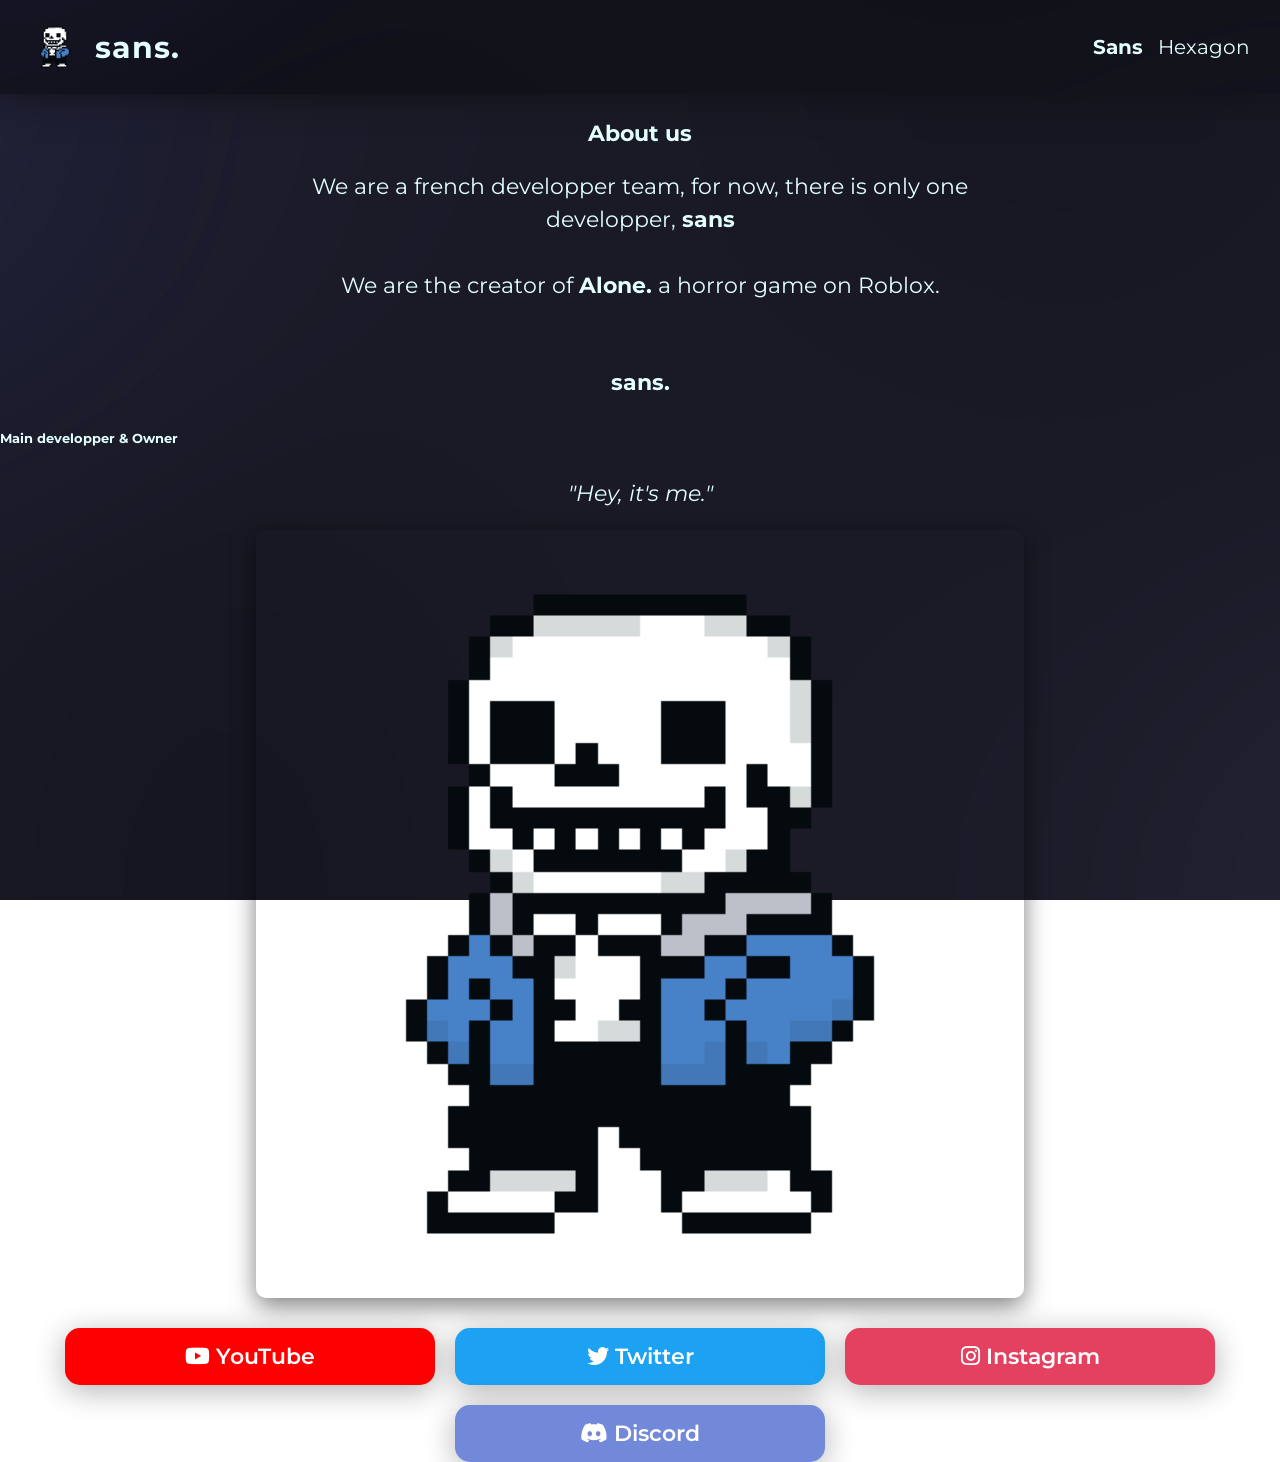
==== about-us.html @ 6d5c0746 "Create about-us.html" ====
<!DOCTYPE html>
<html lang="fr">
<head>
  <meta charset="UTF-8">
  <meta name="viewport" content="width=device-width, initial-scale=1.0">
  <title>Sans</title>
  <link rel="shortcut icon" href="images/sans.ico" type="image/x-icon">
  <link href="https://fonts.googleapis.com/css2?family=Montserrat:wght@400;700&display=swap" rel="stylesheet">
  <link rel="stylesheet" href="https://cdnjs.cloudflare.com/ajax/libs/font-awesome/5.15.4/css/all.min.css">
  <link rel="stylesheet" href="styles.css">
</head>
<body>
  <div class="header">
    <div class="header-left">
      <img src="images/Sans.png" alt="Sans">
      <h1>sans.</h1>
    </div>
    <div class="header-right">
      <div class="sans">
        <p><strong>Sans</strong></p>
        <div class="dropdown-menu">
          <a href="index.html">Welcome</a>
          <a href="links.html">Links</a>
          <a href="contact.html">Contact</a>
        </div>
      </div>
      <div class="hexagone">
        <p>Hexagon</p>
        <div class="hexagone-menu">
            <a href="alone.html">Alone.</a>
        </div> 
      </div>
    </div>
  </div>
  
  <div class="body">
    <h3>About us</h3>
    <p>We are a french developper team, for now, there is only one developper, <strong>sans</strong> <br><br>We are the creator of <strong>Alone.</strong> a horror game on Roblox.</p>
    <br>
    <h3>sans.</h3> <h6>Main developper & Owner</h6>
    <p class="text-sans"><em>"Hey, it's me."</em></p>
    <img src="/images/sans.png" alt="Sans" class="sansimg">
    <div class="button-container">
      <a href="https://www.youtube.com/@saans." class="youtube-button" target="_blank">
        <i class="fab fa-youtube"></i> YouTube
      </a>
      <a href="https://x.com/sans58375278603" class="twitter-button" target="_blank">
        <i class="fab fa-twitter"></i> Twitter
      </a>
      <a href="https://www.instagram.com/legrandsans_" class="instagram-button" target="_blank">
        <i class="fab fa-instagram"></i> Instagram
      </a>
      <a href="https://discord.com/users/legrandsans" class="discord-button" target="_blank">
        <i class="fab fa-discord"></i> Discord
      </a>
    </div>
  </div>
  <script>
    document.addEventListener("mousemove", (e) => {
        const body = document.body;
        const x = e.clientX / window.innerWidth;
        const y = e.clientY / window.innerHeight;
        body.style.backgroundPosition = `${x * 50}% ${y * 50}%`;
    });
    </script>
    
</body>
</html>
---- styles.css ----
body {
    margin: 0;
    margin-top: 117px;
    font-family: 'Montserrat', Arial, sans-serif;
    color: #E4FFFF;
    background-image: url('images/background.png');
    background-size: cover;
    background-position: center;
    background-attachment: fixed;
    background-repeat: no-repeat;
    font-size: 20px;
}

.header {
    position: fixed;
    top: 0;
    left: 0;
    right: 0;
    display: flex;
    justify-content: space-between;
    align-items: center;
    background-image: url('images/background-header.png');
    background-size: cover;
    background-position: center;
    padding: 15px 30px;
    box-shadow: 0 0px 30px #111116;
    z-index: 1;
    border-bottom: 10px;
    transition: box-shadow 0.3s ease;
}

.header:hover {
    box-shadow: 0 10px 40px #111116;
}

.body p, .body h3 {
    opacity: 0.5;
    transform: translateY(10px);
    animation: fadeInUp 1s ease-out forwards;
}

@keyframes fadeInUp {
    to {
        opacity: 1;
        transform: translateY(0);
    }
}

.button-container {
    display: flex;
    justify-content: center;
    gap: 20px;
    margin-top: 30px;
    flex-wrap: wrap;
    text-align: center;
}

.email-link {
    color: #47d4ff;
}

.youtube-button, .twitter-button, .tiktok-button, .instagram-button, .discord-button, .spotify-button {
    color: #FFFFFF;
    font-size: 22px;
    font-weight: 600;
    padding: 15px 35px;
    border-radius: 15px;
    display: inline-block;
    cursor: pointer;
    transition: all 0.3s ease;
    text-decoration: none;
    text-align: center;
    box-shadow: 0 6px 30px rgba(0, 0, 0, 0.3);
    max-width: 300px;
    width: 100%;
}

.tiktok-button {
    background-color: #000000;
}

.tiktok-button:hover {
    background-color: #1c1c1c;
    transform: scale(1.05);
    box-shadow: 0 8px 40px rgba(0, 0, 0, 0.4);
}

.tiktok-button:active {
    background-color: #1a1a1a;
}

.youtube-button {
    background-color: #FF0000;
}

.youtube-button:hover {
    background-color: #e60000;
    transform: scale(1.05);
    box-shadow: 0 8px 40px rgba(0, 0, 0, 0.4);
}

.youtube-button:active {
    background-color: #cc0000;
}

.twitter-button {
    background-color: #1DA1F2;
}

.twitter-button:hover {
    background-color: #0d95e8;
    transform: scale(1.05);
    box-shadow: 0 8px 40px rgba(0, 0, 0, 0.4);
}

.twitter-button:active {
    background-color: #1A91DA;
}

.instagram-button {
    background-color: #E4405F;
}

.instagram-button:hover {
    background-color: #d73553;
    transform: scale(1.05);
    box-shadow: 0 8px 40px rgba(0, 0, 0, 0.4);
}

.instagram-button:active {
    background-color: #c13584;
}

.discord-button {
    background-color: #7289DA;
}

.discord-button:hover {
    background-color: #5b6e94;
    transform: scale(1.05);
    box-shadow: 0 8px 40px rgba(0, 0, 0, 0.4);
}

.discord-button:active {
    background-color: #4e5d77;
}

.spotify-button {
    background-color: #1DB954;
}

.spotify-button:hover {
    background-color: #1ed760;
    transform: scale(1.05);
    box-shadow: 0 8px 40px rgba(0, 0, 0, 0.4);
}

.spotify-button:active {
    background-color: #1aa34a;
}

.header-left {
    display: flex;
    align-items: center;
}

.header-left img {
    height: 50px;
    margin-right: 15px;
    transition: transform 0.2s ease-in-out;
}

.header-left h1 {
    margin: 0;
    font-size: 30px;
    font-weight: 700;
    letter-spacing: 1px;
}

.header-right {
    display: flex;
    justify-content: flex-end;
    gap: 15px;
}

.hexagone, .sans {
    position: relative;
    cursor: pointer;
    transition: transform 0.3s ease;
}

.hexagone:hover, .sans:hover {
    transform: scale(1.02);
}

.hexagone-menu,
.dropdown-menu {
    display: none;
    position: absolute;
    top: 100%;
    left: -80px;
    background-color: #111116;
    color: #E4FFFF;
    border: 1.5px solid #444;
    box-shadow: 0 10px 30px rgba(0, 0, 0, 0.8);
    padding: 20px;
    border-radius: 10px;
    z-index: 10;
    width: 250px;
    transition: all 0.3s ease-in-out;
}

.hexagone-menu a,
.dropdown-menu a {
    color: #E4FFFF;
    text-decoration: none;
    display: block;
    padding: 12px 18px;
    border-radius: 8px;
    margin: 5px 0;
    font-size: 18px;
    font-weight: 600;
    transition: background-color 0.3s ease, transform 0.2s ease;
}

.hexagone-menu a:hover,
.dropdown-menu a:hover {
    background-color: #333;
    transform: translateX(1px);
}

.hexagone:hover .hexagone-menu,
.sans:hover .dropdown-menu {
    display: block;
    opacity: 1;
}

.body p, .body h3 {
    text-align: center;
    color: #E4FFFF;
    font-size: 22px;
    margin: 20px 20%;
    line-height: 1.5;
}

.body img {
    display: block;
    margin: 0 auto;
    width: 60%;
    height: auto;
    border-radius: 10px;
    box-shadow: 0 8px 25px rgba(0, 0, 0, 0.5);
}

html {
    scroll-behavior: smooth;
}

@media (max-width: 768px) {
    .body img {
        width: 90%;
    }

    .header {
        padding: 10px 20px;
    }

    .hexagone-menu,
    .dropdown-menu {
        width: 220px;
        left: -35px;
    }

    .body p {
        padding: 0 40px;
    }
}
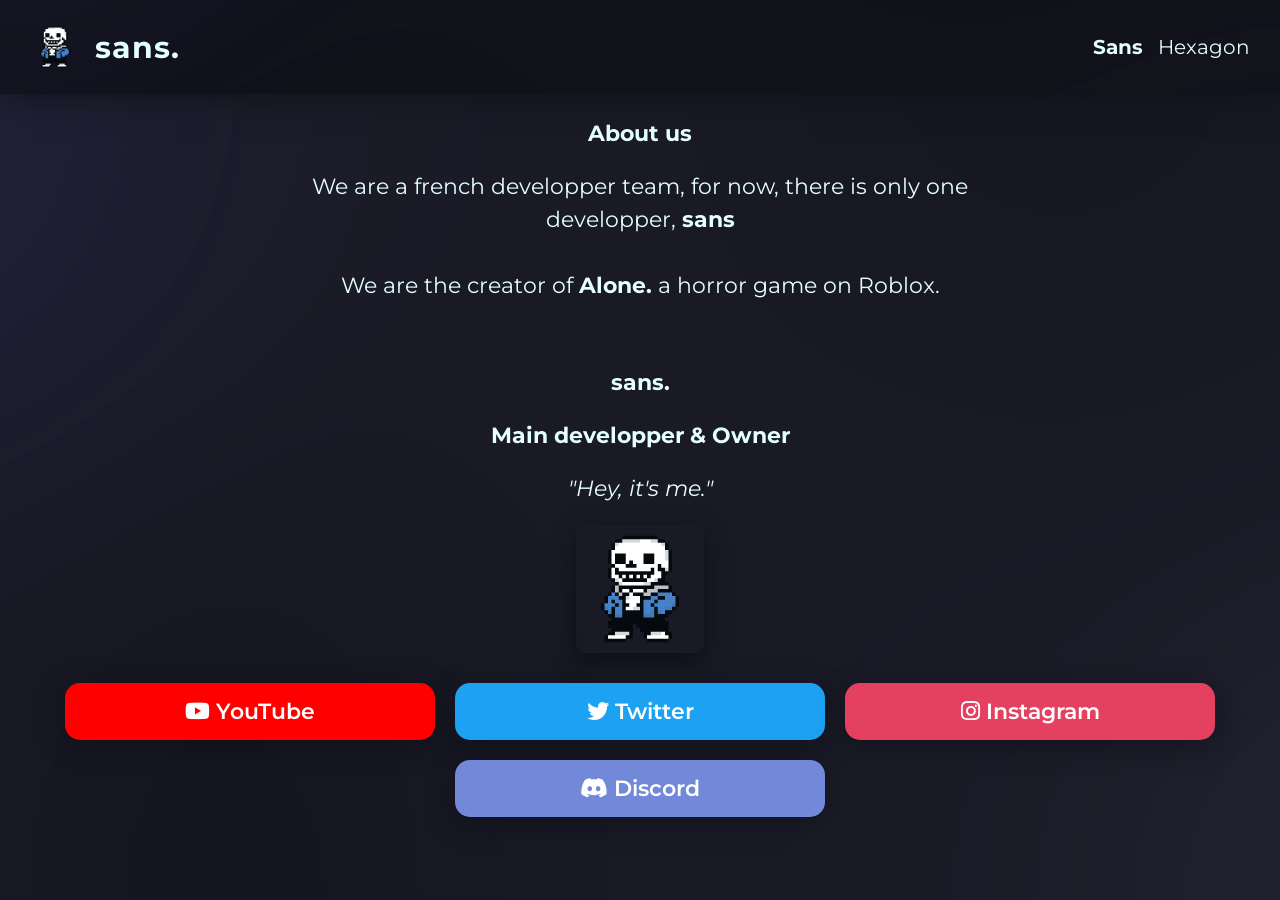
==== commit 13fe2175: "Update about-us.html" ====
--- a/about-us.html
+++ b/about-us.html
@@ -39,7 +39,7 @@
     <br>
     <h3>sans.</h3> <h6>Main developper & Owner</h6>
     <p class="text-sans"><em>"Hey, it's me."</em></p>
-    <img src="/images/sans.png" alt="Sans" class="sansimg">
+    <img src="images/sans.png" alt="Sans" class="sansimg">
     <div class="button-container">
       <a href="https://www.youtube.com/@saans." class="youtube-button" target="_blank">
         <i class="fab fa-youtube"></i> YouTube
--- a/styles.css
+++ b/styles.css
@@ -33,7 +33,7 @@
     box-shadow: 0 10px 40px #111116;
 }
 
-.body p, .body h3 {
+.body p, .body h3, .body h6{
     opacity: 0.5;
     transform: translateY(10px);
     animation: fadeInUp 1s ease-out forwards;
@@ -235,7 +235,15 @@
     opacity: 1;
 }
 
-.body p, .body h3 {
+.text-sans p {
+    text-align: center;
+    color: #E4FFFF;
+    font-size: 5px;
+    margin: 20px 20%;
+    line-height: 1.5;
+}
+
+.body p, .body h3, .body h6{
     text-align: center;
     color: #E4FFFF;
     font-size: 22px;
@@ -243,10 +251,15 @@
     line-height: 1.5;
 }
 
+.body .sansimg {
+    width: 10%;
+    height: auto;
+} 
+
 .body img {
     display: block;
     margin: 0 auto;
-    width: 60%;
+    width: 40%;
     height: auto;
     border-radius: 10px;
     box-shadow: 0 8px 25px rgba(0, 0, 0, 0.5);
